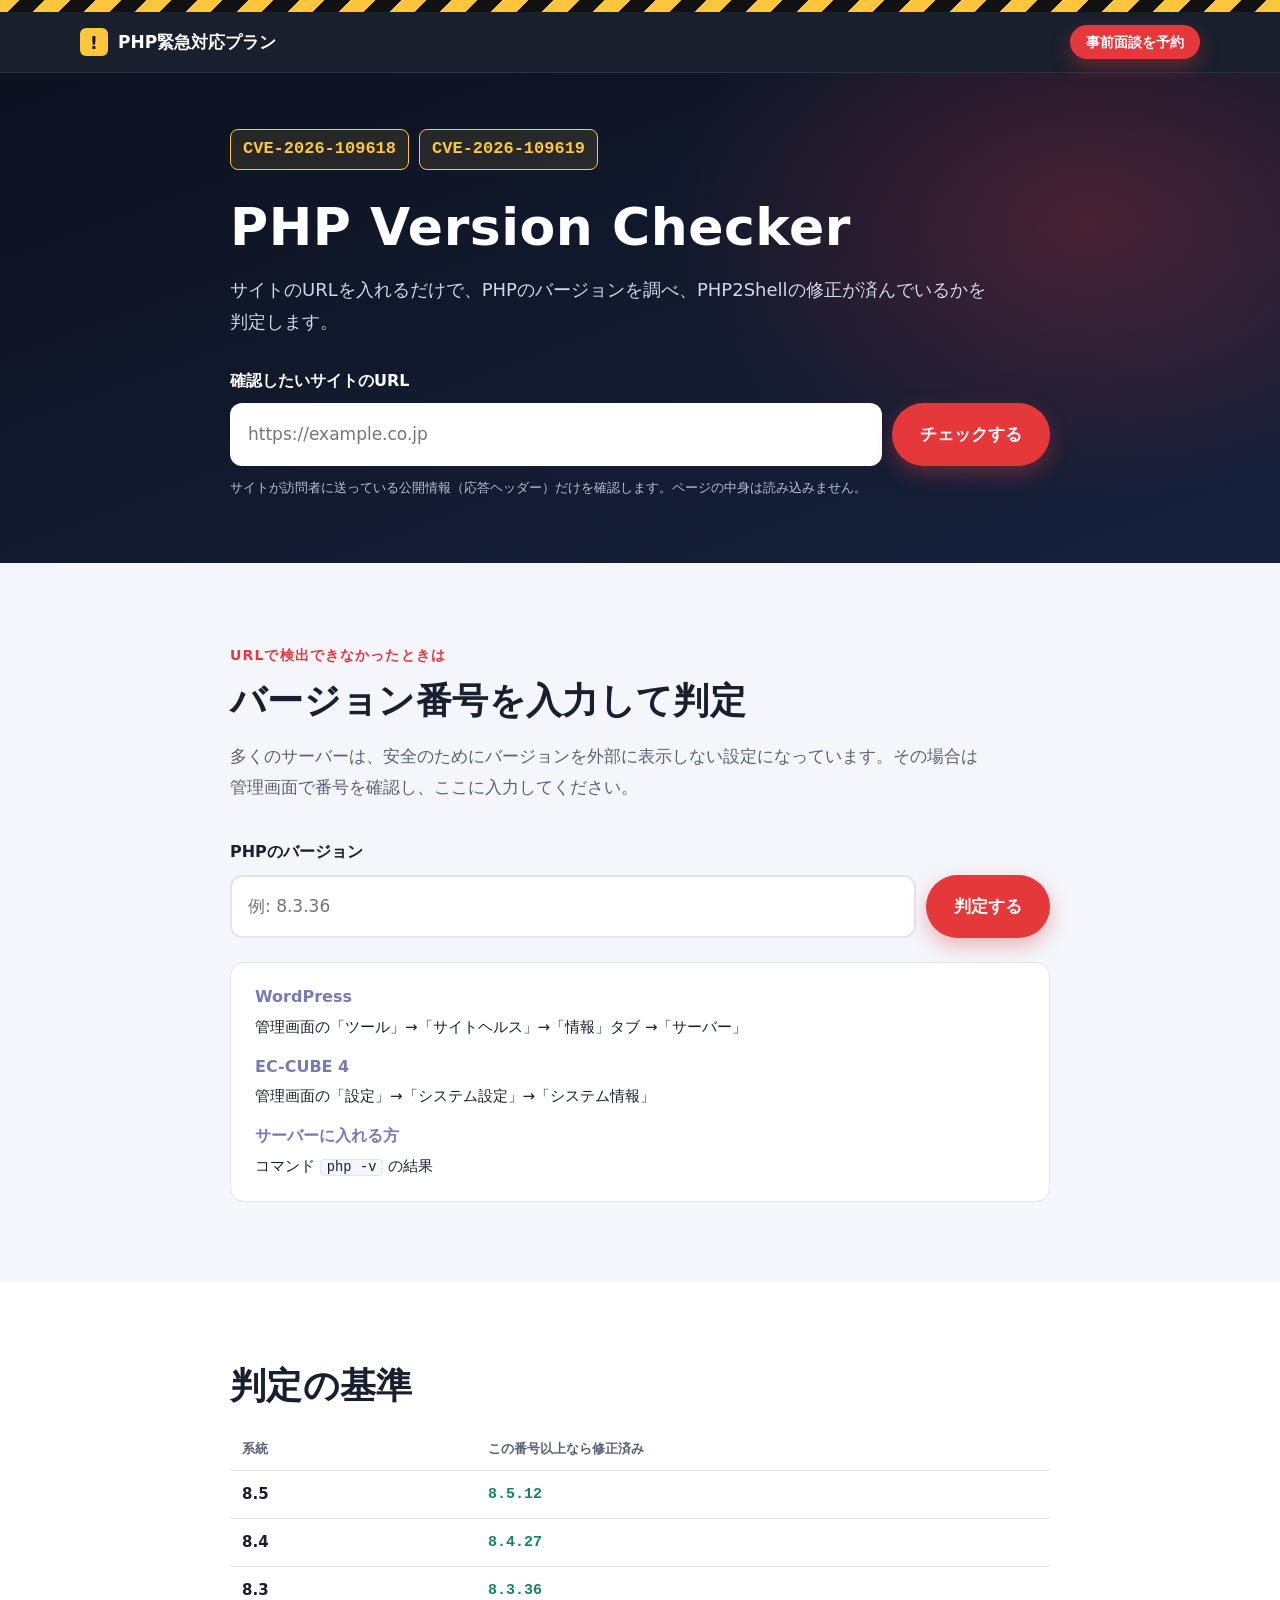
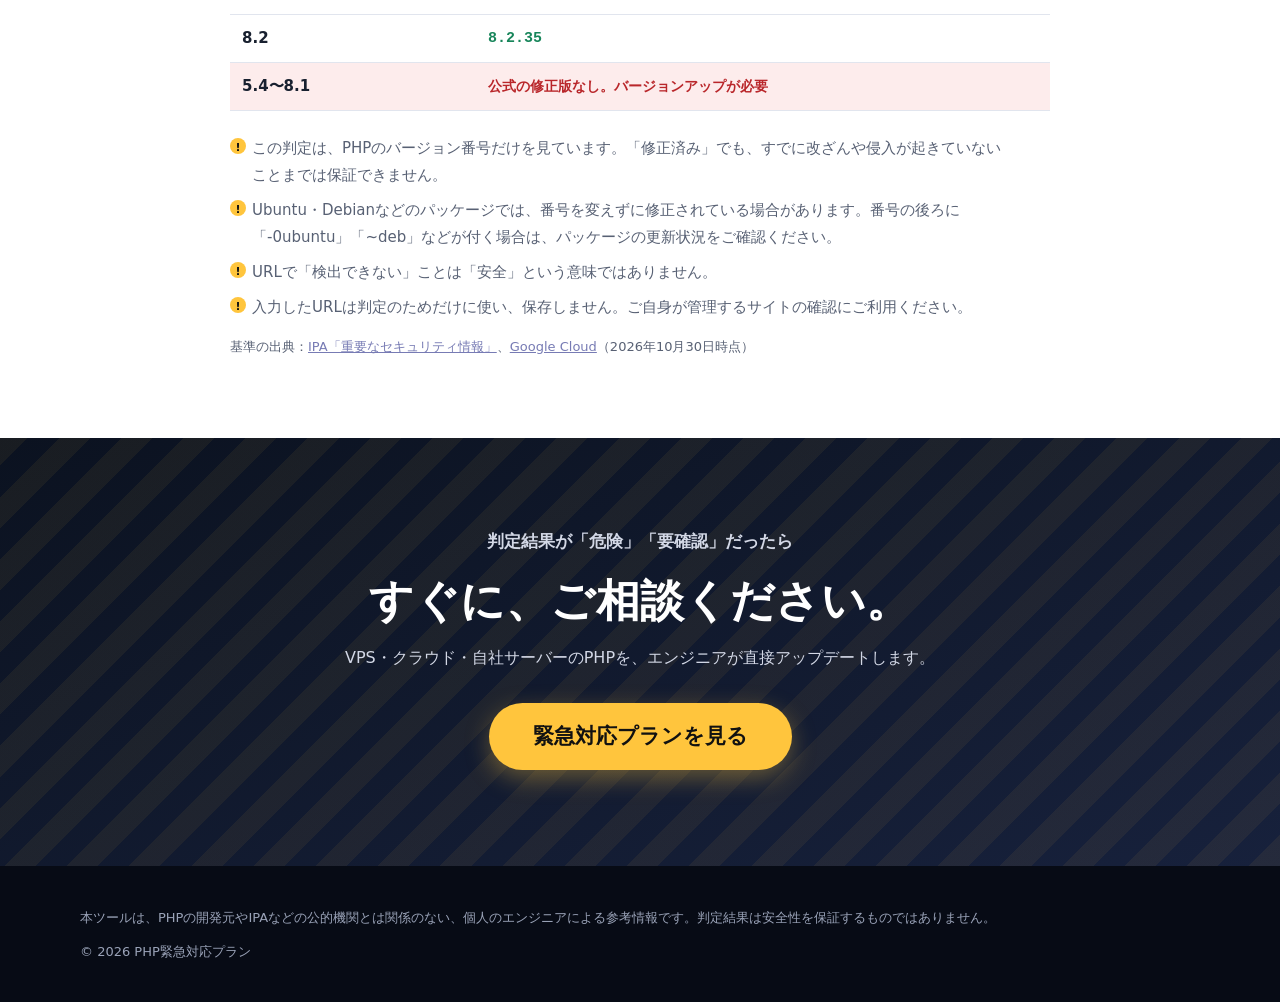
==== checker.html @ 9398e33c "PHP Version Checker を追加し、面談方法を Google Meet に変更 - checker.html / checker.js: URL（中継 php-api.skslprd.c" ====
<!doctype html>
<html lang="ja">
<head>
<meta charset="utf-8">
<meta name="viewport" content="width=device-width, initial-scale=1">
<meta http-equiv="Content-Security-Policy" content="default-src 'none'; script-src 'self'; style-src 'self'; img-src 'self'; connect-src https://php-api.skslprd.com; object-src 'none'; frame-src 'none'; font-src 'none'; media-src 'none'; manifest-src 'none'; worker-src 'none'; base-uri 'none'; form-action 'none'; require-trusted-types-for 'script'; trusted-types 'none'; upgrade-insecure-requests">
<meta name="referrer" content="strict-origin-when-cross-origin">
<meta name="format-detection" content="telephone=no">
<title>PHP Version Checker｜PHP2Shell（CVE-2026-109618／CVE-2026-109619）の影響を確認</title>
<meta name="description" content="サイトのURLを入力するだけで、PHPのバージョンを検出し、PHP2Shell（CVE-2026-109618、CVE-2026-109619）の修正済みバージョンかどうかを判定します。">
<meta property="og:type" content="website">
<meta property="og:title" content="PHP Version Checker｜PHP2Shellの影響を確認">
<meta property="og:description" content="URLを入力するだけで、PHPのバージョンを検出して修正済みかどうかを判定します。">
<meta property="og:url" content="https://php.skslprd.com/checker.html">
<meta property="og:image" content="https://php.skslprd.com/assets/ogp.png">
<meta property="og:locale" content="ja_JP">
<meta name="twitter:card" content="summary_large_image">
<link rel="icon" href="assets/favicon.svg" type="image/svg+xml">
<link rel="stylesheet" href="style.css">
<script src="checker.js" defer></script>
</head>
<body>

<div class="stripe" aria-hidden="true"></div>

<header class="site-header">
  <div class="wrap header-inner">
    <a class="logo" href="./"><span class="logo-mark" aria-hidden="true">!</span>PHP緊急対応プラン</a>
    <a class="btn btn-sm btn-red" href="https://timerex.net/s/a.kusama_002f/bc2dfae4" target="_blank" rel="noopener noreferrer">事前面談を予約</a>
  </div>
</header>

<main>
  <section class="hero hero-checker">
    <div class="wrap wrap-narrow">
      <p class="cve-row">
        <span class="cve">CVE-2026-109618</span>
        <span class="cve">CVE-2026-109619</span>
      </p>
      <h1>PHP Version Checker</h1>
      <p class="hero-lead">サイトのURLを入れるだけで、PHPのバージョンを調べ、PHP2Shellの修正が済んでいるかを判定します。</p>

      <form class="checker-form" id="url-form" novalidate>
        <label class="checker-label" for="url-input">確認したいサイトのURL</label>
        <div class="checker-row">
          <input class="checker-input" id="url-input" name="url" type="url" inputmode="url" autocomplete="url" spellcheck="false" maxlength="2048" placeholder="https://example.co.jp" required>
          <button class="btn btn-red checker-btn" id="url-submit" type="submit">チェックする</button>
        </div>
        <p class="checker-hint">サイトが訪問者に送っている公開情報（応答ヘッダー）だけを確認します。ページの中身は読み込みません。</p>
      </form>
    </div>
  </section>

  <section class="section section-result" id="result" aria-live="polite" hidden>
    <div class="wrap wrap-narrow">
      <div class="result-card" id="result-card">
        <p class="result-badge" id="result-badge"></p>
        <h2 class="result-title" id="result-title"></h2>
        <p class="result-version" id="result-version"></p>
        <p class="result-detail" id="result-detail"></p>
        <ul class="result-notes" id="result-notes"></ul>
        <dl class="result-raw" id="result-raw" hidden>
          <dt>X-Powered-By</dt><dd id="raw-powered"></dd>
          <dt>Server</dt><dd id="raw-server"></dd>
        </dl>
        <div class="result-cta" id="result-cta" hidden>
          <a class="btn btn-lg btn-red" href="https://timerex.net/s/a.kusama_002f/bc2dfae4" target="_blank" rel="noopener noreferrer">事前面談を予約する<small>15〜30分・Google Meet</small></a>
        </div>
      </div>
    </div>
  </section>

  <section class="section section-tint" id="manual">
    <div class="wrap wrap-narrow">
      <p class="eyebrow">URLで検出できなかったときは</p>
      <h2>バージョン番号を入力して判定</h2>
      <p class="section-lead">多くのサーバーは、安全のためにバージョンを外部に表示しない設定になっています。その場合は管理画面で番号を確認し、ここに入力してください。</p>
      <form class="checker-form checker-form-light" id="manual-form" novalidate>
        <label class="checker-label" for="manual-input">PHPのバージョン</label>
        <div class="checker-row">
          <input class="checker-input" id="manual-input" name="version" type="text" inputmode="decimal" autocomplete="off" spellcheck="false" maxlength="64" placeholder="例: 8.3.36" required>
          <button class="btn btn-red checker-btn" type="submit">判定する</button>
        </div>
      </form>
      <dl class="howto howto-card">
        <dt>WordPress</dt><dd>管理画面の「ツール」→「サイトヘルス」→「情報」タブ →「サーバー」</dd>
        <dt>EC-CUBE 4</dt><dd>管理画面の「設定」→「システム設定」→「システム情報」</dd>
        <dt>サーバーに入れる方</dt><dd>コマンド <code>php -v</code> の結果</dd>
      </dl>
    </div>
  </section>

  <section class="section">
    <div class="wrap wrap-narrow">
      <h2>判定の基準</h2>
      <table class="vtable">
        <thead><tr><th scope="col">系統</th><th scope="col">この番号以上なら修正済み</th></tr></thead>
        <tbody>
          <tr><td>8.5</td><td>8.5.12</td></tr>
          <tr><td>8.4</td><td>8.4.27</td></tr>
          <tr><td>8.3</td><td>8.3.36</td></tr>
          <tr><td>8.2</td><td>8.2.35</td></tr>
          <tr class="bad"><td>5.4〜8.1</td><td>公式の修正版なし。バージョンアップが必要</td></tr>
        </tbody>
      </table>
      <ul class="caveats">
        <li>この判定は、PHPのバージョン番号だけを見ています。「修正済み」でも、すでに改ざんや侵入が起きていないことまでは保証できません。</li>
        <li>Ubuntu・Debianなどのパッケージでは、番号を変えずに修正されている場合があります。番号の後ろに「-0ubuntu」「~deb」などが付く場合は、パッケージの更新状況をご確認ください。</li>
        <li>URLで「検出できない」ことは「安全」という意味ではありません。</li>
        <li>入力したURLは判定のためだけに使い、保存しません。ご自身が管理するサイトの確認にご利用ください。</li>
      </ul>
      <p class="fine">基準の出典：<a href="https://www.ipa.go.jp/security/security-alert/index.html" target="_blank" rel="noopener noreferrer">IPA「重要なセキュリティ情報」</a>、<a href="https://cloud.google.com/blog/products/identity-security/responding-to-core-php-vulnerabilities-cve-2026-109618-cve-2026-109619" target="_blank" rel="noopener noreferrer">Google Cloud</a>（2026年10月30日時点）</p>
    </div>
  </section>

  <section class="final">
    <div class="wrap final-inner">
      <p class="final-kicker">判定結果が「危険」「要確認」だったら</p>
      <h2>すぐに、ご相談ください。</h2>
      <p>VPS・クラウド・自社サーバーのPHPを、エンジニアが直接アップデートします。</p>
      <a class="btn btn-xl btn-amber" href="./">緊急対応プランを見る</a>
    </div>
  </section>
</main>

<footer class="site-footer">
  <div class="wrap">
    <p class="disclaimer">本ツールは、PHPの開発元やIPAなどの公的機関とは関係のない、個人のエンジニアによる参考情報です。判定結果は安全性を保証するものではありません。</p>
    <p class="copy">© 2026 PHP緊急対応プラン</p>
  </div>
</footer>

</body>
</html>
---- style.css ----
/* PHP緊急対応プラン — 静的LP（JavaScript不使用） */
:root {
  --navy: #0B1220;
  --navy-2: #17213C;
  --ink: #18202F;
  --muted: #586174;
  --bg: #FFFFFF;
  --tint: #F4F6FB;
  --line: #E1E5EE;
  --red: #E5383B;
  --red-dark: #B9262A;
  --red-soft: #FDECEC;
  --amber: #FFC53D;
  --amber-soft: #FFF6DC;
  --amber-ink: #6B4A00;
  --php: #777BB4;
  --php-light: #A9AEE0;
  --green: #17855A;
  --green-soft: #E6F5EE;
  --radius: 14px;
  --shadow: 0 10px 30px rgba(11, 18, 32, .08);
  color-scheme: light;
}

*, *::before, *::after { box-sizing: border-box; }
html { scroll-behavior: smooth; -webkit-text-size-adjust: 100%; }
@media (prefers-reduced-motion: reduce) { html { scroll-behavior: auto; } }
body {
  margin: 0;
  background: var(--bg);
  color: var(--ink);
  font-family: "Hiragino Sans", "Hiragino Kaku Gothic ProN", "Noto Sans JP", "Yu Gothic UI", "Meiryo", system-ui, sans-serif;
  font-size: 16px;
  line-height: 1.8;
  line-break: strict;
  word-break: auto-phrase;
  overflow-wrap: anywhere;
}
img, svg { max-width: 100%; display: block; }
a { color: inherit; }
h1, h2, h3 { line-height: 1.35; margin: 0; font-weight: 800; letter-spacing: .01em; }
p { margin: 0; }
ul, ol { margin: 0; padding: 0; list-style: none; }
sup { font-size: .65em; margin-left: 2px; }
sup a { color: var(--muted); text-decoration: none; }
:focus-visible { outline: 3px solid var(--amber); outline-offset: 3px; border-radius: 4px; }

.wrap { width: min(1120px, 100% - 32px); margin-inline: auto; }
.wrap-narrow { width: min(820px, 100% - 32px); }
.pc { display: none; }
@media (min-width: 900px) { .pc { display: inline; } }

/* 警告ストライプ */
.stripe {
  height: 12px;
  background: repeating-linear-gradient(-45deg, var(--amber) 0 18px, #111 18px 36px);
}

/* ヘッダー */
.site-header {
  position: sticky; top: 0; z-index: 20;
  background: rgba(11, 18, 32, .94);
  backdrop-filter: blur(8px);
  color: #fff;
  border-bottom: 1px solid rgba(255, 255, 255, .08);
}
.header-inner { display: flex; align-items: center; justify-content: space-between; gap: 12px; height: 60px; }
.logo { display: flex; align-items: center; gap: 10px; font-weight: 800; text-decoration: none; font-size: 17px; }
.logo-mark {
  display: grid; place-items: center; width: 28px; height: 28px;
  background: var(--amber); color: #111; border-radius: 6px; font-weight: 900;
}

/* ボタン */
.btn {
  display: inline-flex; flex-direction: column; align-items: center; justify-content: center;
  gap: 2px; text-decoration: none; font-weight: 800; border-radius: 999px;
  padding: 12px 24px; line-height: 1.3; text-align: center;
  transition: transform .15s ease, box-shadow .15s ease, background-color .15s ease;
}
.btn:hover { transform: translateY(-2px); }
.btn small { font-size: 12px; font-weight: 600; opacity: .9; }
.btn-sm { padding: 8px 16px; font-size: 14px; }
.btn-lg { padding: 16px 32px; font-size: 18px; }
.btn-xl { padding: 20px 44px; font-size: 21px; }
.btn-red { background: var(--red); color: #fff; box-shadow: 0 8px 20px rgba(229, 56, 59, .35); }
.btn-red:hover { background: var(--red-dark); }
.btn-amber { background: var(--amber); color: #111; box-shadow: 0 8px 24px rgba(255, 197, 61, .35); }
.btn-ghost { border: 2px solid rgba(255, 255, 255, .35); color: #fff; }
.btn-ghost:hover { border-color: #fff; }

/* ヒーロー */
.hero {
  position: relative; overflow: hidden;
  background:
    radial-gradient(600px 400px at 85% 30%, rgba(229, 56, 59, .25), transparent 70%),
    linear-gradient(160deg, var(--navy) 0%, var(--navy-2) 100%);
  color: #fff;
  padding: 56px 0 72px;
}
.hero-grid { display: grid; gap: 40px; align-items: center; }
@media (min-width: 960px) { .hero-grid { grid-template-columns: 1.35fr 1fr; } }
.hero-badges { display: flex; flex-wrap: wrap; gap: 8px; margin-bottom: 18px; }
.tag { display: inline-block; font-weight: 800; font-size: 14px; padding: 4px 14px; border-radius: 6px; }
.tag-red { background: var(--red); }
.tag-outline { border: 1.5px solid rgba(255, 255, 255, .4); }
.cve-row { display: flex; flex-wrap: wrap; align-items: center; gap: 10px; margin-bottom: 22px; }
.cve {
  font-family: "SFMono-Regular", Menlo, Consolas, monospace; font-weight: 700;
  color: var(--amber); background: rgba(255, 197, 61, .1);
  border: 1.5px solid var(--amber); border-radius: 8px; padding: 4px 12px; font-size: 17px;
}
.cve-alias { color: #B8C0D6; font-weight: 700; }
.hero h1 { font-size: clamp(28px, 4.4vw, 50px); margin-bottom: 20px; }
.nb { display: inline-block; }
.hero h1 .php { color: var(--php-light); }
.hero h1 em { font-style: normal; color: var(--amber); }
.hero-lead { color: #D3D8E6; font-size: clamp(15px, 1.8vw, 18px); margin-bottom: 28px; }
.hero-cta { display: flex; flex-wrap: wrap; gap: 14px; }
.hero-note { margin-top: 16px; font-size: 14px; color: #B8C0D6; }

.alert-card {
  background: rgba(255, 255, 255, .06);
  border: 1px solid rgba(255, 255, 255, .14);
  border-radius: 18px; padding: 24px;
}
.alert-head { display: flex; align-items: center; gap: 16px; padding-bottom: 16px; border-bottom: 1px solid rgba(255, 255, 255, .14); }
.alert-icon { width: 64px; flex: none; }
.alert-icon .tri { fill: var(--amber); }
.alert-icon .bang { fill: #111; }
.alert-head p { font-weight: 700; color: #D3D8E6; }
.alert-head strong { display: inline-block; font-size: 44px; color: #fff; margin: 0 4px; line-height: 1; }
.alert-head span { display: block; font-size: 13px; }
.alert-list { margin: 0; }
.alert-list div { padding: 14px 0; border-bottom: 1px dashed rgba(255, 255, 255, .14); }
.alert-list div:last-child { border-bottom: 0; padding-bottom: 0; }
.alert-list dt { font-size: 13px; color: var(--amber); font-weight: 800; }
.alert-list dd { margin: 2px 0 0; color: #EEF1F8; font-size: 15px; }

/* 数字 */
.stats { background: var(--amber); }
.stats-grid { display: grid; gap: 0; }
@media (min-width: 760px) { .stats-grid { grid-template-columns: repeat(3, 1fr); } }
.stat { padding: 26px 20px; text-align: center; border-bottom: 1px solid rgba(0, 0, 0, .12); }
@media (min-width: 760px) { .stat { border-bottom: 0; border-right: 1px solid rgba(0, 0, 0, .12); } .stat:last-child { border-right: 0; } }
.stat-num { font-weight: 900; font-size: 22px; color: #111; }
.stat-num b { font-size: 52px; line-height: 1; margin: 0 2px; }
.stat-label { font-size: 14px; color: #3A2C00; margin-top: 6px; }
.stat-label sup a { color: #3A2C00; }

/* セクション共通 */
.section { padding: 80px 0; }
.section-tint { background: var(--tint); }
.section-dark { background: var(--navy); color: #fff; }
.eyebrow { color: var(--red); font-weight: 800; font-size: 14px; letter-spacing: .08em; margin-bottom: 8px; }
.section h2 { font-size: clamp(25px, 3.6vw, 36px); margin-bottom: 16px; }
.section-lead { color: var(--muted); font-size: 17px; max-width: 760px; margin-bottom: 36px; }
.fine { font-size: 13px; color: var(--muted); margin-top: 14px; }
.fine a { color: var(--php); }
.center { text-align: center; }

/* PHPとは */
.explain-grid { display: grid; gap: 20px; }
@media (min-width: 860px) { .explain-grid { grid-template-columns: repeat(3, 1fr); } }
.explain {
  background: #fff; border: 1px solid var(--line); border-radius: var(--radius);
  padding: 28px 24px; box-shadow: var(--shadow); position: relative;
}
.explain svg { width: 120px; height: 90px; margin: 0 auto 16px; }
.explain h3 { font-size: 19px; margin-bottom: 8px; text-align: center; }
.explain p { color: var(--muted); font-size: 15px; }
.explain-danger { border: 2px solid var(--red); background: var(--red-soft); }
.explain-danger p { color: #5A2224; }
.s-line { fill: #fff; stroke: var(--ink); stroke-width: 4; }
.s-amber { fill: var(--amber); stroke: var(--ink); stroke-width: 4; stroke-linejoin: round; }
.s-fill { fill: var(--php); }
.s-fill2 { fill: #CFE3FF; stroke: var(--ink); stroke-width: 3; }
.s-php { fill: var(--php); }
.s-white { fill: #fff; }
.s-red { fill: var(--red); }
.s-red-line { fill: none; stroke: var(--red); stroke-width: 8; stroke-linecap: round; }

.risk-box {
  margin-top: 36px; border-radius: var(--radius); padding: 28px;
  background: var(--navy); color: #fff;
}
.risk-box h3 { font-size: 20px; margin-bottom: 18px; }
.risk-list { display: grid; gap: 12px; }
@media (min-width: 760px) { .risk-list { grid-template-columns: repeat(4, 1fr); } }
.risk-list li {
  background: rgba(255, 255, 255, .06); border-left: 4px solid var(--red);
  border-radius: 8px; padding: 14px 16px; font-size: 14px; color: #D3D8E6;
}
.risk-list b { display: block; color: #fff; font-size: 17px; margin-bottom: 4px; }

/* タイムライン */
.timeline { position: relative; margin-top: 28px; padding-left: 28px; }
.timeline::before { content: ""; position: absolute; left: 7px; top: 8px; bottom: 8px; width: 3px; background: var(--line); }
.timeline li { position: relative; padding-bottom: 26px; }
.timeline li:last-child { padding-bottom: 0; }
.timeline li::before {
  content: ""; position: absolute; left: -28px; top: 6px;
  width: 17px; height: 17px; border-radius: 50%; background: #fff; border: 3px solid var(--php);
}
.timeline time { display: block; font-weight: 800; color: var(--php); font-size: 14px; }
.timeline p { font-size: 17px; }
.timeline .now::before { background: var(--red); border-color: var(--red); box-shadow: 0 0 0 6px rgba(229, 56, 59, .2); }
.timeline .now time { color: var(--red); }
.timeline .now b { color: var(--red-dark); }

/* 対象チェック */
.flow { display: grid; gap: 14px; margin: 28px 0 40px; }
.flow-q {
  background: var(--navy); color: #fff; border-radius: var(--radius);
  padding: 18px 22px; font-weight: 700; font-size: 17px; display: flex; gap: 14px; align-items: center;
}
.flow-num { flex: none; background: var(--amber); color: #111; font-weight: 900; border-radius: 8px; padding: 2px 10px; }
.flow-branch { display: grid; gap: 14px; }
@media (min-width: 760px) { .flow-branch { grid-template-columns: 1fr 1fr; } }
.flow-a { border-radius: var(--radius); padding: 16px 20px; font-size: 15px; border: 2px solid; }
.flow-a b { display: block; font-size: 17px; margin-bottom: 4px; }
.flow-ok { border-color: var(--line); background: var(--tint); color: var(--muted); }
.flow-ok b { color: var(--ink); }
.flow-next { border-color: var(--php); background: #F0F1FA; color: var(--php); font-weight: 700; display: flex; align-items: center; gap: 10px; }
.flow-next b { margin: 0; }
.flow-alert { border-color: var(--red); background: var(--red-soft); color: #5A2224; }
.flow-alert b { color: var(--red-dark); }
.flow-alert em { font-style: normal; font-weight: 800; color: var(--red-dark); }

.version-grid { display: grid; gap: 20px; }
@media (min-width: 860px) { .version-grid { grid-template-columns: 1fr 1fr; } }
.version-card { border: 1px solid var(--line); border-radius: var(--radius); padding: 24px; box-shadow: var(--shadow); }
.version-card h3 { font-size: 19px; margin-bottom: 14px; }
.howto { margin: 0; }
.howto dt { font-weight: 800; color: var(--php); margin-top: 12px; }
.howto dt:first-child { margin-top: 0; }
.howto dd { margin: 2px 0 0; font-size: 15px; }
.vtable { width: 100%; border-collapse: collapse; font-size: 15px; }
.vtable th, .vtable td { text-align: left; padding: 10px 12px; border-bottom: 1px solid var(--line); }
.vtable th { font-size: 13px; color: var(--muted); }
.vtable td:first-child { font-weight: 800; width: 30%; }
.vtable td:last-child { font-family: "SFMono-Regular", Menlo, Consolas, monospace; font-weight: 700; color: var(--green); }
.vtable .bad td { background: var(--red-soft); }
.vtable .bad td:last-child { font-family: inherit; color: var(--red-dark); font-size: 14px; }

/* こんな状況 */
.worry-list { display: grid; gap: 12px; margin: 24px 0 28px; }
.worry-list li {
  position: relative; padding: 14px 18px 14px 52px; font-size: 17px; font-weight: 700;
  background: rgba(255, 255, 255, .06); border-radius: 10px;
}
.worry-list li::before {
  content: "!"; position: absolute; left: 16px; top: 50%; transform: translateY(-50%);
  width: 24px; height: 24px; border-radius: 50%; background: var(--amber); color: #111;
  display: grid; place-items: center; font-weight: 900; font-size: 14px;
}
.dark-lead { color: #D3D8E6; font-size: 17px; max-width: 860px; }
.dark-lead strong { color: var(--amber); }

/* 対応内容 */
.steps { display: grid; gap: 16px; margin-top: 28px; }
@media (min-width: 860px) { .steps { grid-template-columns: repeat(5, 1fr); } }
.steps li {
  display: flex; gap: 14px; background: #fff; border: 1px solid var(--line);
  border-top: 5px solid var(--php); border-radius: var(--radius); padding: 20px; box-shadow: var(--shadow);
}
@media (min-width: 860px) { .steps li { flex-direction: column; } }
.step-num {
  flex: none; width: 40px; height: 40px; border-radius: 50%;
  background: var(--php); color: #fff; font-weight: 900; font-size: 18px; display: grid; place-items: center;
}
.steps h3 { font-size: 17px; margin-bottom: 6px; }
.steps p { font-size: 14px; color: var(--muted); }
.env { margin-top: 32px; }
.env-title { font-weight: 800; margin-bottom: 10px; }
.chips { display: flex; flex-wrap: wrap; gap: 8px; }
.chips li { border: 1.5px solid var(--line); background: var(--tint); border-radius: 999px; padding: 6px 16px; font-weight: 700; font-size: 15px; }

/* オプション */
.price-grid { display: grid; gap: 20px; align-items: stretch; }
@media (min-width: 900px) { .price-grid { grid-template-columns: repeat(3, 1fr); } }
.price-card {
  position: relative; background: #fff; border: 1px solid var(--line); border-radius: 18px;
  padding: 30px 24px 26px; box-shadow: var(--shadow); display: flex; flex-direction: column;
}
.price-featured { border: 2px solid var(--php); }
.price-ribbon {
  position: absolute; top: -14px; left: 50%; transform: translateX(-50%);
  background: var(--php); color: #fff; font-weight: 800; font-size: 13px;
  padding: 4px 14px; border-radius: 999px; white-space: nowrap;
}
.price-type { display: inline-block; align-self: flex-start; background: var(--amber-soft); color: var(--amber-ink); font-weight: 800; font-size: 13px; border-radius: 6px; padding: 2px 10px; margin-bottom: 12px; }
.price-card h3 { font-size: 19px; margin-bottom: 8px; }
.price-sub { color: var(--muted); font-size: 14px; margin-bottom: 18px; }
.price { font-weight: 800; font-size: 18px; margin-top: auto; padding-top: 12px; border-top: 1px solid var(--line); }
.price b { font-size: 40px; letter-spacing: .01em; margin-right: 2px; }
.price-points { margin-top: 12px; display: grid; gap: 6px; }
.price-points li { position: relative; padding-left: 24px; font-size: 14px; }
.price-points li::before { content: ""; position: absolute; left: 4px; top: 7px; width: 10px; height: 6px; border-left: 3px solid var(--green); border-bottom: 3px solid var(--green); transform: rotate(-45deg); }

/* 事前面談 */
.interview {
  display: grid; gap: 28px; border-radius: 20px; overflow: hidden;
  border: 2px solid var(--navy); box-shadow: var(--shadow);
}
@media (min-width: 900px) { .interview { grid-template-columns: 1fr 1.5fr; gap: 0; } }
.interview-head { background: var(--navy); color: #fff; padding: 32px 28px; }
.interview-head .eyebrow { color: var(--amber); }
.interview-time { font-size: 30px; font-weight: 900; color: var(--amber); }
.interview-time span { display: block; font-size: 14px; color: #D3D8E6; font-weight: 600; }
.interview-body { padding: 4px 28px 32px; display: grid; gap: 14px; align-content: start; }
@media (min-width: 900px) { .interview-body { padding: 32px 28px; } }
.interview-free { background: var(--green-soft); color: var(--green); border-radius: 10px; padding: 12px 16px; font-weight: 800; }
.interview-body .btn { justify-self: start; margin-top: 6px; }

/* 対応者 */
.profile-grid { display: grid; gap: 24px; margin-top: 24px; }
@media (min-width: 900px) { .profile-grid { grid-template-columns: 1.5fr 1fr; } }
.profile-list { display: grid; gap: 12px; }
.profile-list li { position: relative; padding-left: 26px; }
.profile-list li::before { content: ""; position: absolute; left: 0; top: 10px; width: 12px; height: 12px; border-radius: 3px; background: var(--php); }
.profile-facts { display: grid; gap: 12px; margin-top: 24px; }
@media (min-width: 640px) { .profile-facts { grid-template-columns: 1fr 1fr; } }
.profile-facts > div { background: #fff; border: 1px solid var(--line); border-radius: 12px; padding: 14px 16px; }
.fact-label { font-size: 13px; font-weight: 800; color: var(--red); }
.fact-value { font-weight: 700; }
.skill-card { background: #fff; border: 1px solid var(--line); border-radius: var(--radius); padding: 24px; box-shadow: var(--shadow); align-self: start; }
.skill-title { font-weight: 800; margin-bottom: 12px; }
.skills { display: grid; gap: 10px; }
.skills li { display: grid; grid-template-columns: 8.5em 1fr 3em; align-items: center; gap: 10px; font-size: 14px; font-weight: 700; }
.skills b { text-align: right; color: var(--muted); }
.bar { height: 10px; border-radius: 99px; background: linear-gradient(90deg, var(--php) var(--w), var(--line) var(--w)); }
.bar-10 { --w: 100%; }
.bar-5 { --w: 50%; }

/* 保険 */
.insurance {
  border-radius: 20px; padding: 36px 28px; background: var(--green-soft);
  border: 2px solid rgba(23, 133, 90, .35);
}
.insurance-head { display: flex; align-items: center; gap: 18px; margin-bottom: 16px; }
.insurance-head h2 { margin-bottom: 0; }
.insurance-head .eyebrow { color: var(--green); }
.shield { width: 60px; flex: none; }
.shield .sh { fill: var(--green); }
.shield .ck { fill: none; stroke: #fff; stroke-width: 6; stroke-linecap: round; stroke-linejoin: round; }
.insurance > p strong { color: var(--green); }
.cover-grid { display: grid; gap: 16px; margin-top: 20px; }
@media (min-width: 860px) { .cover-grid { grid-template-columns: 1fr 1.5fr; } }
.cover { background: #fff; border-radius: 12px; padding: 20px; }
.cover h3 { font-size: 17px; margin-bottom: 8px; }
.cover-yes { border-top: 5px solid var(--green); }
.cover-yes p { font-weight: 800; font-size: 18px; }
.cover-no { border-top: 5px solid var(--muted); }
.cover-no ul { display: grid; gap: 6px; }
.cover-no li { position: relative; padding-left: 20px; font-size: 15px; color: var(--muted); }
.cover-no li::before { content: "×"; position: absolute; left: 0; color: var(--red); font-weight: 900; }
.insurance .fine a { color: var(--green); font-weight: 700; }

/* 流れ */
.flow-steps { display: grid; gap: 14px; margin-top: 28px; counter-reset: none; }
@media (min-width: 900px) { .flow-steps { grid-template-columns: repeat(5, 1fr); } }
.flow-steps li { background: #fff; border-radius: var(--radius); padding: 22px 18px; border: 1px solid var(--line); position: relative; }
.flow-steps span { font-family: "SFMono-Regular", Menlo, Consolas, monospace; font-weight: 800; color: var(--red); font-size: 22px; }
.flow-steps h3 { font-size: 17px; margin: 4px 0 6px; }
.flow-steps p { font-size: 14px; color: var(--muted); }

/* FAQ */
.faq { display: grid; gap: 12px; margin-top: 20px; }
.faq details { border: 1px solid var(--line); border-radius: 12px; background: #fff; }
.faq details[open] { border-color: var(--php); box-shadow: var(--shadow); }
.faq summary {
  cursor: pointer; list-style: none; padding: 18px 52px 18px 52px; position: relative;
  font-weight: 800; font-size: 16px;
}
.faq summary::-webkit-details-marker { display: none; }
.faq summary::before {
  content: "Q"; position: absolute; left: 16px; top: 16px; width: 26px; height: 26px; border-radius: 6px;
  background: var(--php); color: #fff; display: grid; place-items: center; font-size: 14px; font-weight: 900;
}
.faq summary::after {
  content: ""; position: absolute; right: 22px; top: 24px; width: 10px; height: 10px;
  border-right: 3px solid var(--muted); border-bottom: 3px solid var(--muted); transform: rotate(45deg);
  transition: transform .2s ease;
}
.faq details[open] summary::after { transform: rotate(-135deg); top: 28px; }
.faq-a { padding: 0 22px 20px 52px; display: grid; gap: 10px; color: #333B4C; font-size: 15px; }
.faq-a a { color: var(--php); font-weight: 700; }

/* 最後のCTA */
.final {
  background:
    repeating-linear-gradient(-45deg, rgba(255, 197, 61, .06) 0 22px, transparent 22px 44px),
    linear-gradient(160deg, var(--navy), var(--navy-2));
  color: #fff; text-align: center; padding: 88px 0 96px;
}
.final-inner { display: grid; gap: 14px; justify-items: center; }
.final-kicker { color: var(--amber); font-weight: 800; font-size: 17px; }
.final h2 { font-size: clamp(28px, 4.4vw, 44px); }
.final p { color: #D3D8E6; }
.final .btn { margin-top: 16px; }

/* フッター */
.site-footer { background: #070B15; color: #9AA3B8; padding: 40px 0 120px; font-size: 13px; }
@media (min-width: 760px) { .site-footer { padding-bottom: 40px; } }
.src-title { font-size: 14px; color: #fff; margin-bottom: 10px; }
.sources { display: grid; gap: 6px; margin-bottom: 20px; }
.sources a { color: #C6CCE0; }
.disclaimer { margin-bottom: 10px; }

/* スマホ用固定CTA */
.mobile-cta {
  position: fixed; left: 0; right: 0; bottom: 0; z-index: 30;
  padding: 10px 16px calc(10px + env(safe-area-inset-bottom));
  background: rgba(11, 18, 32, .95); border-top: 1px solid rgba(255, 255, 255, .1);
}
.mobile-cta .btn { width: 100%; padding: 14px; font-size: 17px; }
@media (min-width: 760px) { .mobile-cta { display: none; } }
@media (max-width: 759px) {
  .site-header .btn-sm { display: none; }
  .hero { padding-top: 40px; }
  .section { padding: 60px 0; }
  .btn-lg, .btn-xl { width: 100%; }
}

/* ---- PHP Version Checker ---- */
[hidden] { display: none !important; }
code { font-family: "SFMono-Regular", Menlo, Consolas, monospace; background: var(--tint); border: 1px solid var(--line); border-radius: 4px; padding: 0 6px; font-size: .92em; }
.hero-checker { padding: 56px 0 64px; }
.hero-checker h1 { font-size: clamp(32px, 5vw, 52px); margin-bottom: 12px; }
.checker-form { margin-top: 28px; }
.checker-label { display: block; font-weight: 800; margin-bottom: 8px; }
.checker-row { display: flex; gap: 10px; flex-wrap: wrap; }
.checker-input {
  flex: 1 1 260px; min-width: 0; font: inherit; font-size: 17px; padding: 14px 16px;
  border-radius: 12px; border: 2px solid rgba(255, 255, 255, .25); background: #fff; color: var(--ink);
}
.checker-input:focus { outline: 3px solid var(--amber); outline-offset: 1px; }
.checker-btn { border: 0; font: inherit; font-weight: 800; font-size: 17px; cursor: pointer; padding: 14px 28px; }
.checker-btn:disabled { opacity: .6; cursor: progress; transform: none; }
.checker-hint { font-size: 13px; color: #B8C0D6; margin-top: 10px; }
.checker-form-light .checker-input { border-color: var(--line); }
.checker-form-light { margin: 0 0 24px; }
.howto-card { background: #fff; border: 1px solid var(--line); border-radius: var(--radius); padding: 20px 24px; }
.section-result { padding: 48px 0; }
.result-card { border-radius: 18px; padding: 28px; border: 3px solid var(--line); background: #fff; box-shadow: var(--shadow); display: grid; gap: 10px; }
.result-badge { justify-self: start; font-weight: 900; font-size: 15px; padding: 4px 14px; border-radius: 999px; background: var(--line); color: var(--ink); }
.result-title { font-size: clamp(21px, 3vw, 28px); }
.result-version { font-family: "SFMono-Regular", Menlo, Consolas, monospace; font-weight: 700; color: var(--muted); }
.result-version:empty { display: none; }
.result-detail { font-size: 16px; }
.result-notes { display: grid; gap: 6px; }
.result-notes li { position: relative; padding-left: 20px; font-size: 14px; color: var(--muted); }
.result-notes li::before { content: "※"; position: absolute; left: 0; }
.result-raw { display: grid; grid-template-columns: auto 1fr; gap: 4px 14px; margin: 6px 0 0; font-size: 13px; background: var(--tint); border-radius: 10px; padding: 12px 14px; }
.result-raw dt { font-weight: 800; color: var(--muted); }
.result-raw dd { margin: 0; font-family: "SFMono-Regular", Menlo, Consolas, monospace; overflow-wrap: anywhere; }
.result-cta { margin-top: 8px; }
.is-danger { border-color: var(--red); background: var(--red-soft); }
.is-danger .result-badge { background: var(--red); color: #fff; }
.is-danger .result-title { color: var(--red-dark); }
.is-warn { border-color: var(--amber); background: var(--amber-soft); }
.is-warn .result-badge { background: var(--amber); color: #111; }
.is-safe { border-color: var(--green); background: var(--green-soft); }
.is-safe .result-badge { background: var(--green); color: #fff; }
.is-safe .result-title { color: var(--green); }
.caveats { display: grid; gap: 8px; margin-top: 24px; }
.caveats li { position: relative; padding-left: 22px; font-size: 15px; color: var(--muted); }
.caveats li::before { content: "!"; position: absolute; left: 0; top: 3px; width: 16px; height: 16px; border-radius: 50%; background: var(--amber); color: #111; font-size: 11px; font-weight: 900; display: grid; place-items: center; }

/* LP内のチェッカー案内 */
.checker-banner {
  display: grid; gap: 16px; align-items: center; margin: 28px 0 8px; padding: 24px 28px; border-radius: 18px;
  background: linear-gradient(135deg, var(--navy), var(--navy-2)); color: #fff;
}
@media (min-width: 760px) { .checker-banner { grid-template-columns: 1fr auto; } }
.checker-banner h3 { font-size: 21px; margin-bottom: 4px; }
.checker-banner p { color: #D3D8E6; font-size: 15px; }
.section-result { scroll-margin-top: 72px; }
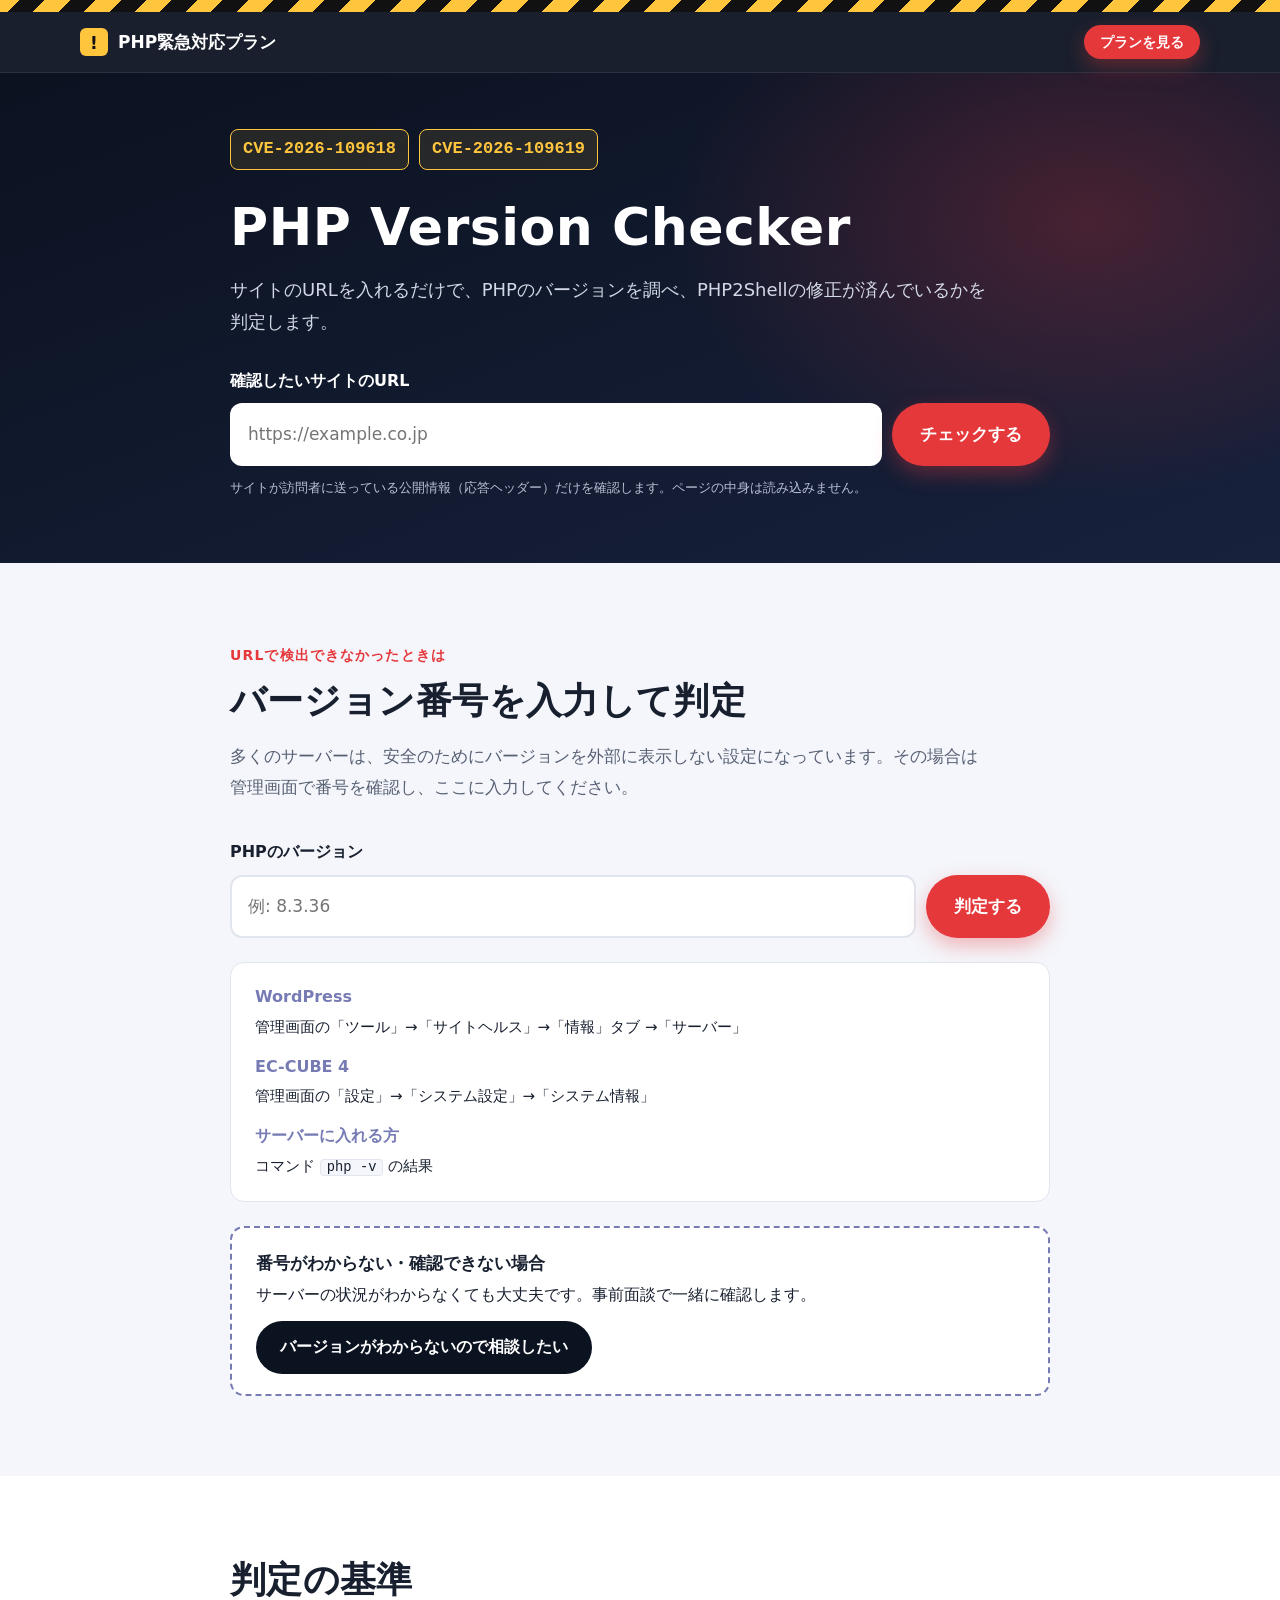
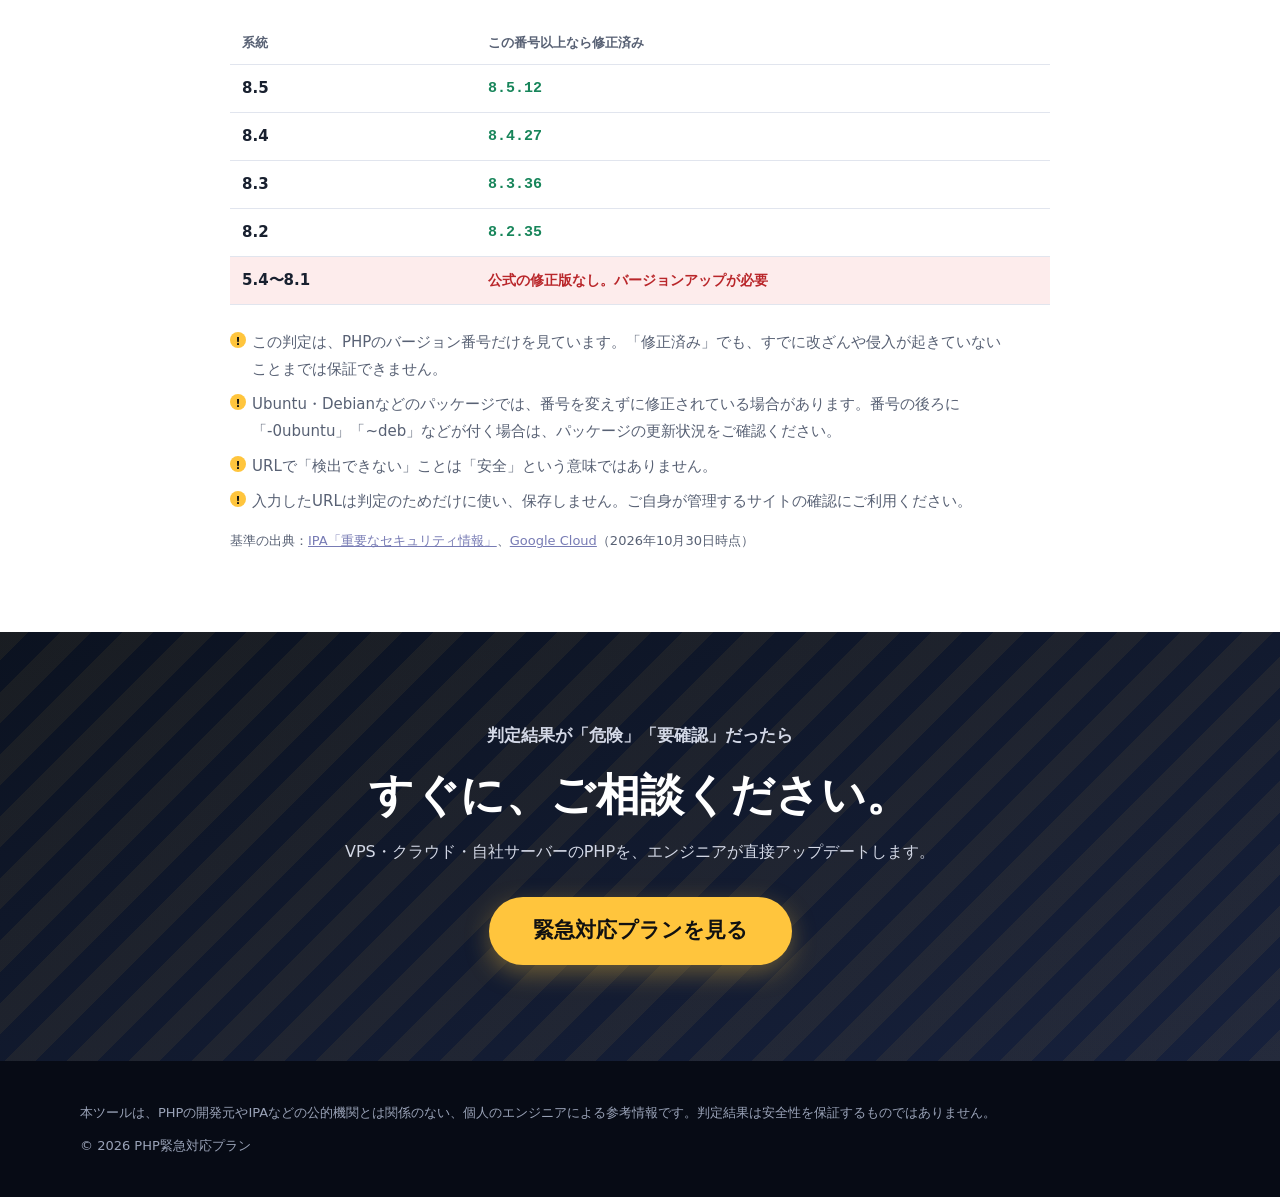
==== commit 47404de0: "予約ボタンを「対応が必要」判定時と reCAPTCHA 通過後に限定 - LP の予約ボタンをすべてチェッカーへの導線に置き換え、予約URLを静的ファイルから除去 - 遠隔確認で対応が必要 → 中継が" ====
--- a/checker.html
+++ b/checker.html
@@ -3,7 +3,7 @@
 <head>
 <meta charset="utf-8">
 <meta name="viewport" content="width=device-width, initial-scale=1">
-<meta http-equiv="Content-Security-Policy" content="default-src 'none'; script-src 'self'; style-src 'self'; img-src 'self'; connect-src https://php-api.skslprd.com; object-src 'none'; frame-src 'none'; font-src 'none'; media-src 'none'; manifest-src 'none'; worker-src 'none'; base-uri 'none'; form-action 'none'; require-trusted-types-for 'script'; trusted-types 'none'; upgrade-insecure-requests">
+<meta http-equiv="Content-Security-Policy" content="default-src 'none'; script-src 'self' https://www.google.com/recaptcha/ https://www.gstatic.com/recaptcha/; style-src 'self'; img-src 'self'; connect-src https://php-api.skslprd.com; frame-src https://www.google.com/recaptcha/ https://recaptcha.google.com/recaptcha/; object-src 'none'; font-src 'none'; media-src 'none'; manifest-src 'none'; worker-src 'none'; base-uri 'none'; form-action 'none'; require-trusted-types-for 'script'; trusted-types checker default goog#html; upgrade-insecure-requests">
 <meta name="referrer" content="strict-origin-when-cross-origin">
 <meta name="format-detection" content="telephone=no">
 <title>PHP Version Checker｜PHP2Shell（CVE-2026-109618／CVE-2026-109619）の影響を確認</title>
@@ -26,7 +26,7 @@
 <header class="site-header">
   <div class="wrap header-inner">
     <a class="logo" href="./"><span class="logo-mark" aria-hidden="true">!</span>PHP緊急対応プラン</a>
-    <a class="btn btn-sm btn-red" href="https://timerex.net/s/a.kusama_002f/bc2dfae4" target="_blank" rel="noopener noreferrer">事前面談を予約</a>
+    <a class="btn btn-sm btn-red" href="./">プランを見る</a>
   </div>
 </header>
 
@@ -64,7 +64,16 @@
           <dt>Server</dt><dd id="raw-server"></dd>
         </dl>
         <div class="result-cta" id="result-cta" hidden>
-          <a class="btn btn-lg btn-red" href="https://timerex.net/s/a.kusama_002f/bc2dfae4" target="_blank" rel="noopener noreferrer">事前面談を予約する<small>15〜30分・Google Meet</small></a>
+          <a class="btn btn-lg btn-red" id="booking-link" target="_blank" rel="noopener noreferrer" hidden>事前面談を予約する<small>15〜30分・Google Meet</small></a>
+          <div class="consult" id="consult" hidden>
+            <button class="btn btn-lg btn-navy" id="consult-btn" type="button">バージョンがわからないので相談したい</button>
+            <div class="recaptcha-box" id="recaptcha-box" hidden>
+              <p class="recaptcha-lead">ロボットでないことを確認してください。確認後に予約ボタンが表示されます。</p>
+              <div id="recaptcha"></div>
+              <p class="recaptcha-note">この確認には Google reCAPTCHA を使用しており、Googleの<a href="https://policies.google.com/privacy" target="_blank" rel="noopener noreferrer">プライバシーポリシー</a>と<a href="https://policies.google.com/terms" target="_blank" rel="noopener noreferrer">利用規約</a>が適用されます。</p>
+            </div>
+          </div>
+          <p class="consult-msg" id="consult-msg" role="status"></p>
         </div>
       </div>
     </div>
@@ -87,6 +96,10 @@
         <dt>EC-CUBE 4</dt><dd>管理画面の「設定」→「システム設定」→「システム情報」</dd>
         <dt>サーバーに入れる方</dt><dd>コマンド <code>php -v</code> の結果</dd>
       </dl>
+      <div class="unknown-box">
+        <p><b>番号がわからない・確認できない場合</b>サーバーの状況がわからなくても大丈夫です。事前面談で一緒に確認します。</p>
+        <button class="btn btn-navy" id="unknown-btn" type="button">バージョンがわからないので相談したい</button>
+      </div>
     </div>
   </section>
 
--- a/style.css
+++ b/style.css
@@ -477,3 +477,22 @@
 .checker-banner h3 { font-size: 21px; margin-bottom: 4px; }
 .checker-banner p { color: #D3D8E6; font-size: 15px; }
 .section-result { scroll-margin-top: 72px; }
+
+/* 予約ボタンの表示条件・reCAPTCHA */
+.btn-navy { background: var(--navy); color: #fff; border: 0; font: inherit; font-weight: 800; cursor: pointer; }
+.btn-navy:hover { background: var(--navy-2); }
+.result-cta { display: grid; gap: 12px; justify-items: start; }
+.consult { display: grid; gap: 12px; }
+.recaptcha-box { background: #fff; border: 1px solid var(--line); border-radius: 12px; padding: 16px; display: grid; gap: 10px; }
+.recaptcha-lead { font-weight: 700; font-size: 15px; }
+.recaptcha-note { font-size: 12px; color: var(--muted); }
+.recaptcha-note a { color: var(--php); }
+#recaptcha { min-height: 78px; }
+.consult-msg { font-weight: 700; font-size: 14px; color: var(--ink); }
+.consult-msg:empty { display: none; }
+.unknown-box { margin-top: 24px; padding: 20px 24px; border-radius: var(--radius); border: 2px dashed var(--php); background: #fff; display: grid; gap: 12px; justify-items: start; }
+.unknown-box b { display: block; font-size: 17px; margin-bottom: 2px; }
+.booking-rule { background: var(--tint); border-radius: 10px; padding: 14px 16px; font-size: 14px; }
+.booking-rule-title { font-weight: 800; margin-bottom: 4px; }
+.booking-rule li { position: relative; padding-left: 18px; }
+.booking-rule li::before { content: "・"; position: absolute; left: 0; }
